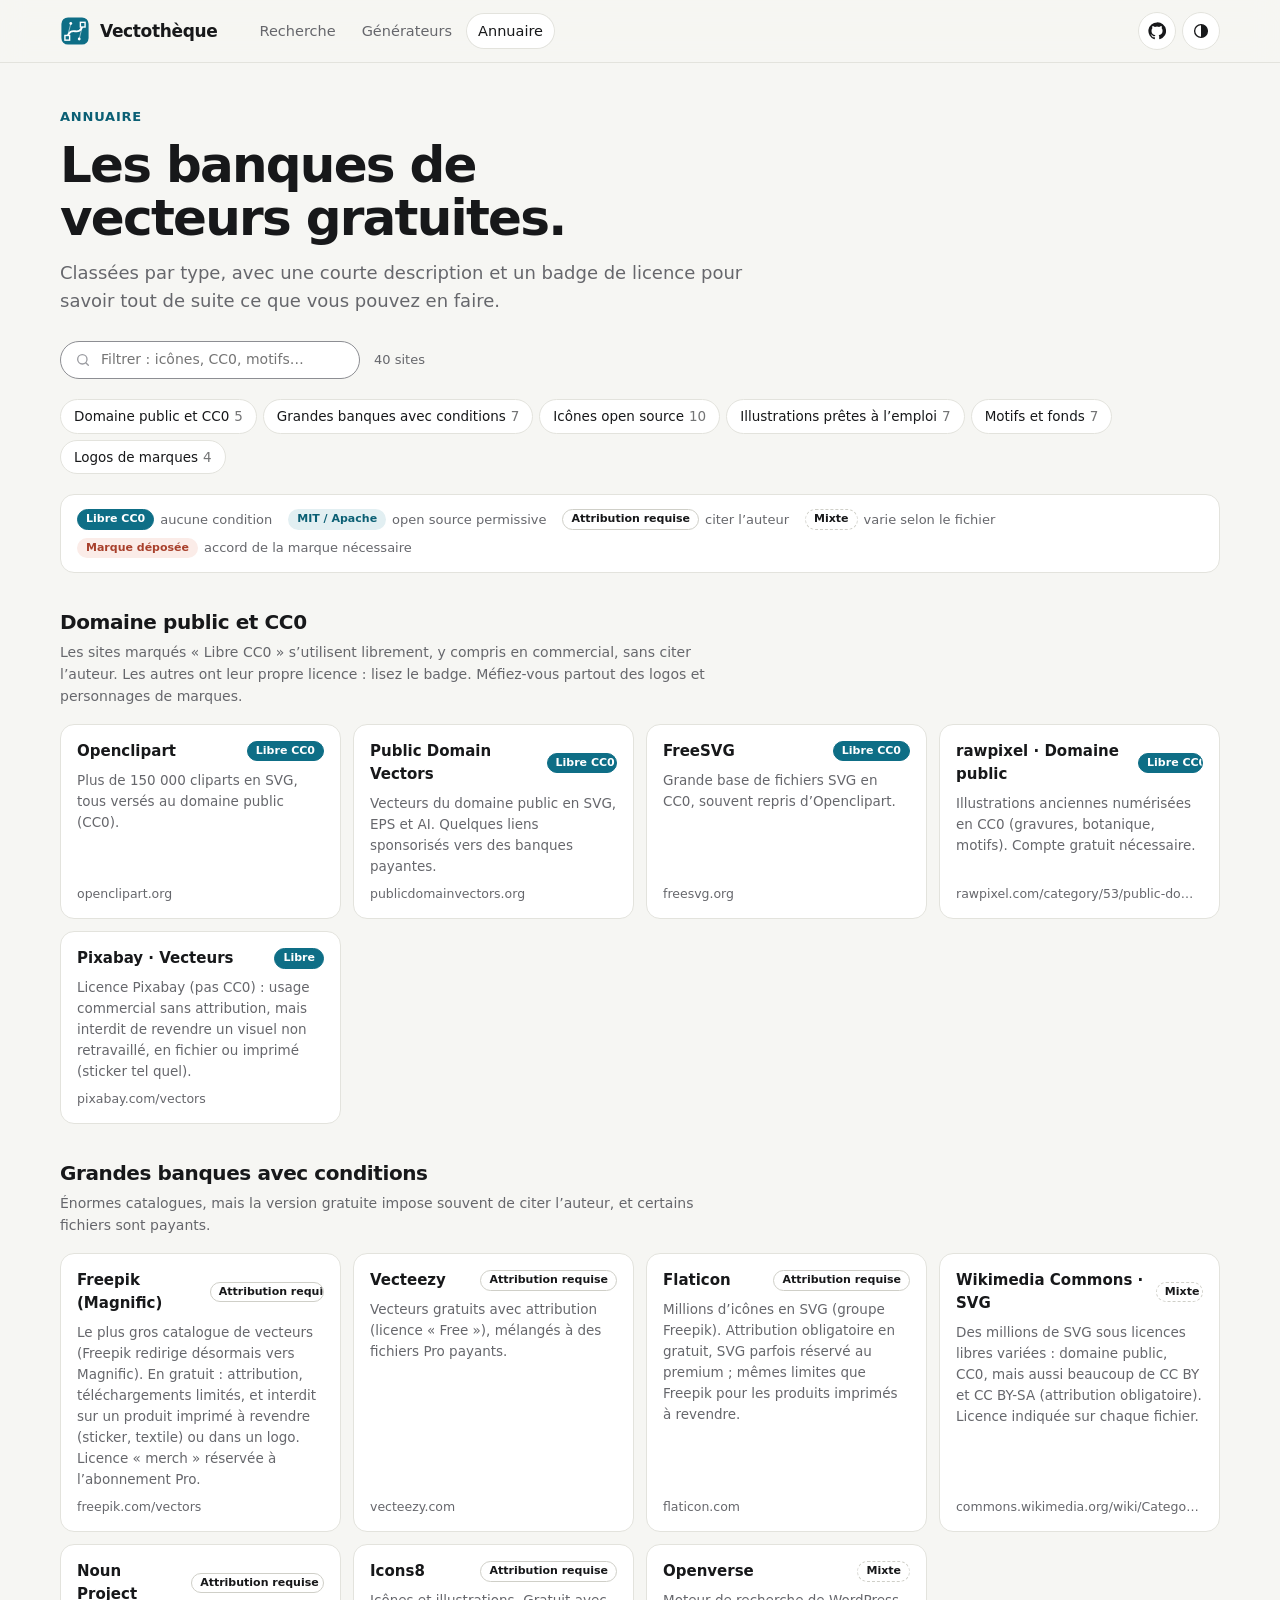
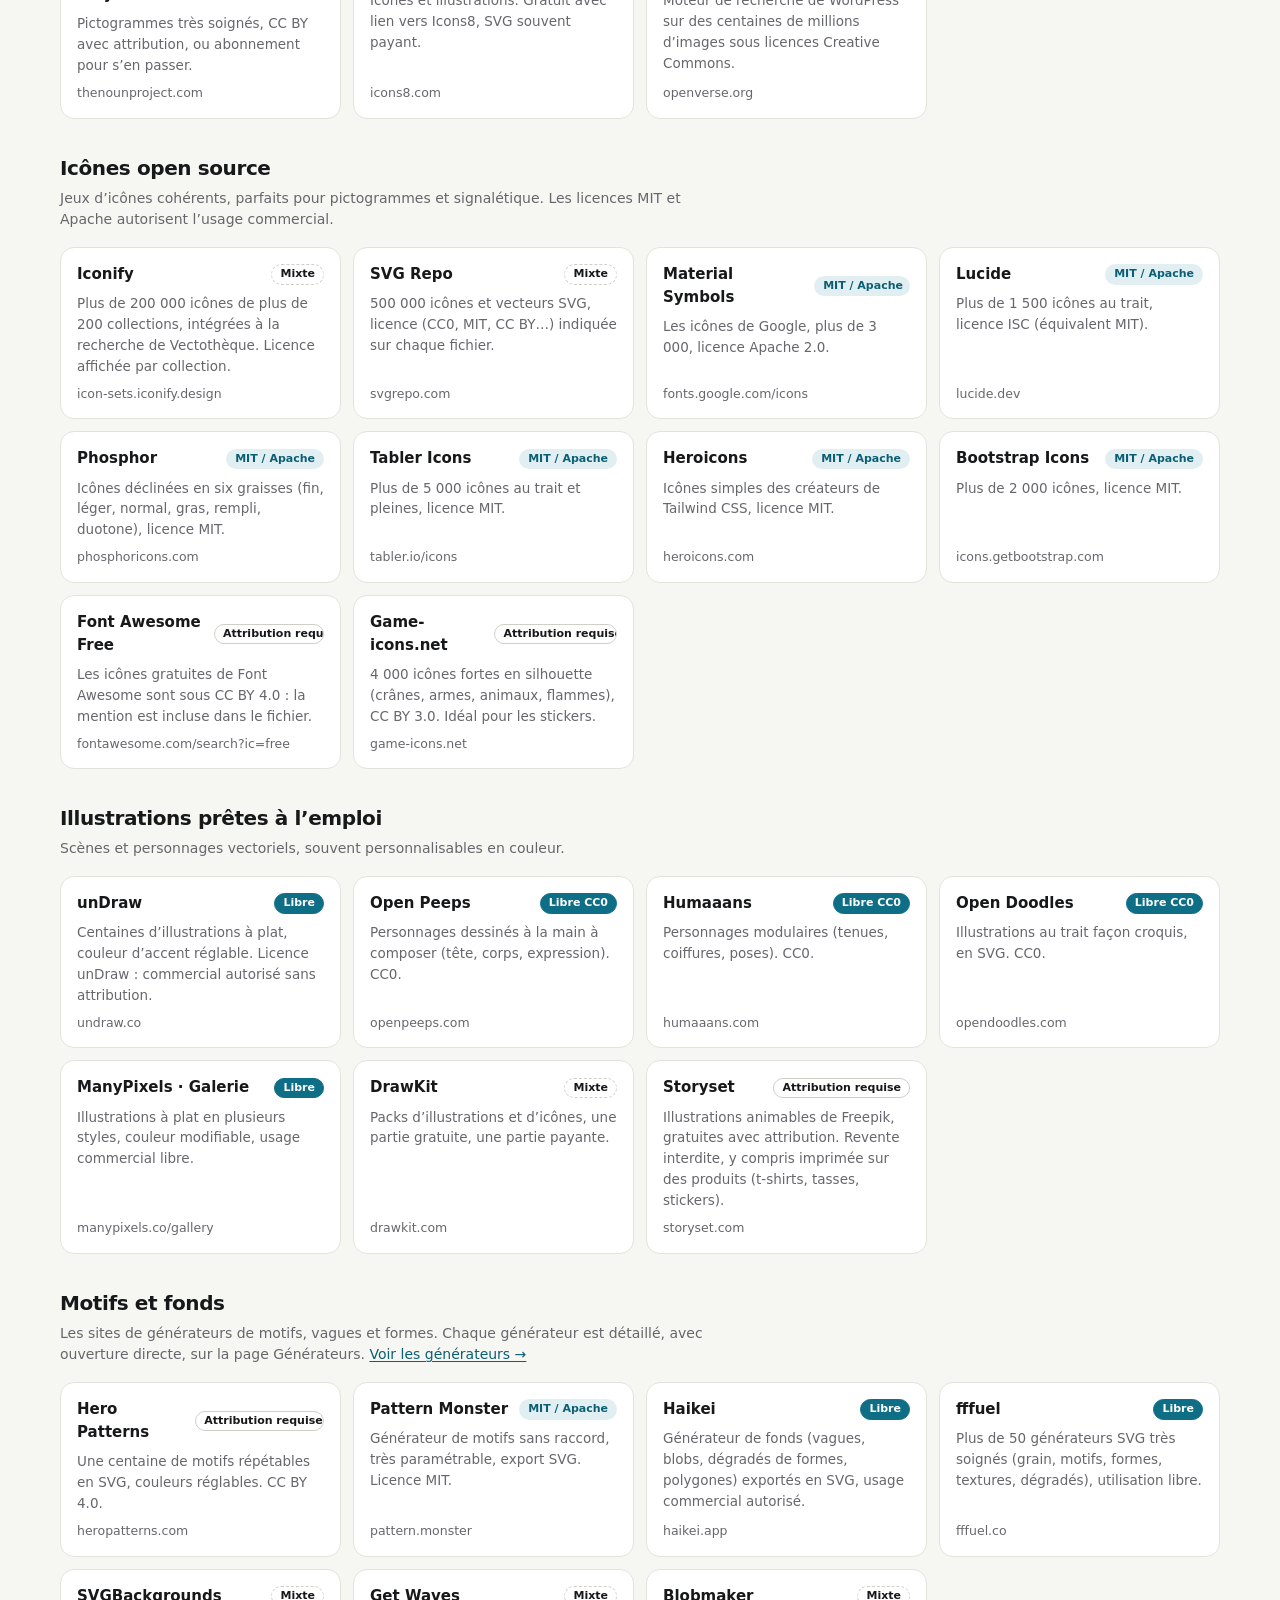
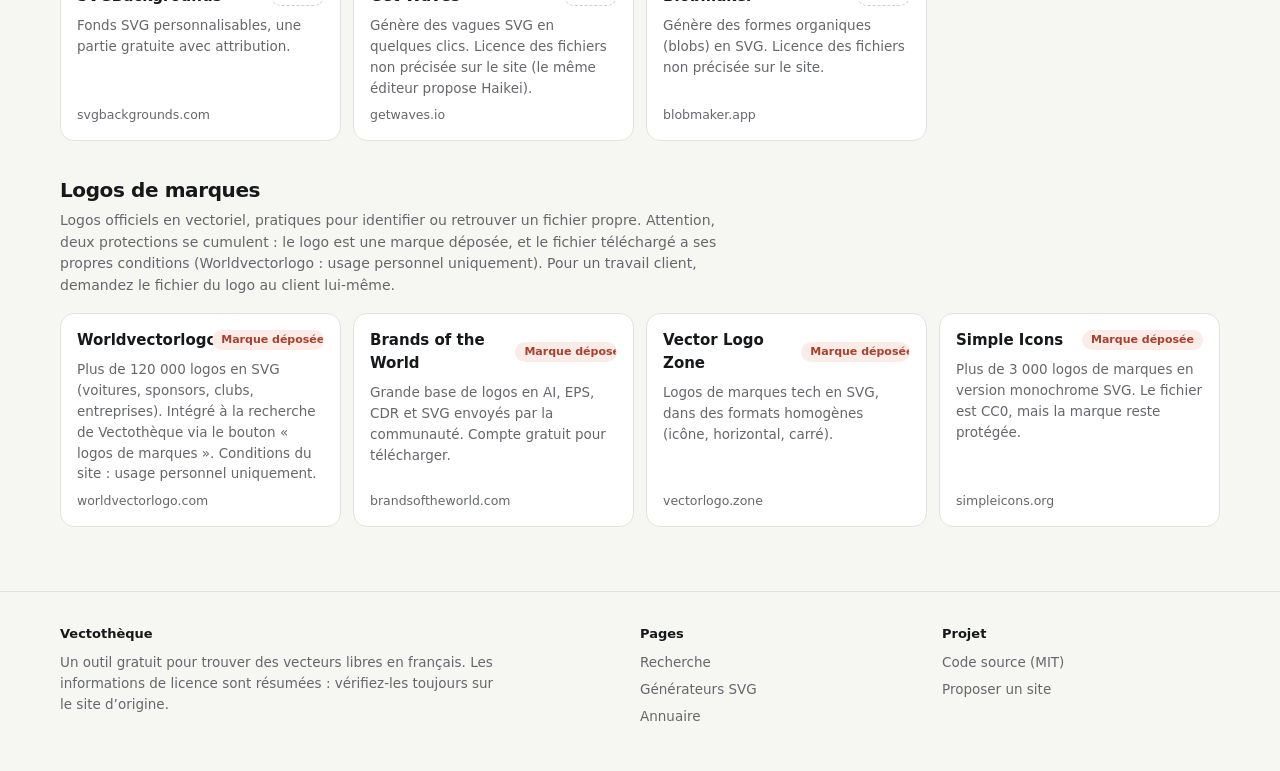
==== annuaire.html @ 348859d7 "Vectothèque : recherche de vecteurs, générateurs SVG et annuaire - Recherche en français (Iconify, W" ====
<!doctype html>
<html lang="fr">
<head>
<meta charset="utf-8">
<meta name="viewport" content="width=device-width, initial-scale=1">
<title>Annuaire des banques de vecteurs gratuites · Vectothèque</title>
<meta name="description" content="Les banques gratuites de fichiers vectoriels (SVG, AI, EPS) classées par type, avec leur licence : domaine public, icônes open source, illustrations, motifs, logos.">
<meta property="og:title" content="Annuaire des banques de vecteurs gratuites · Vectothèque">
<meta property="og:type" content="website">
<meta name="theme-color" content="#0e6e86">
<link rel="icon" href="assets/img/logo.svg" type="image/svg+xml">
<link rel="icon" href="favicon.ico" sizes="any">
<link rel="stylesheet" href="assets/css/style.css">
<script>try{var t=localStorage.getItem("vt-theme");if(t&&t!=="auto")document.documentElement.setAttribute("data-theme",t)}catch(e){}</script>
</head>
<body>

<header class="site-header">
  <div class="wrap">
    <a class="brand" href="index.html"><img src="assets/img/logo.svg" alt="">Vectothèque</a>
    <nav class="nav" aria-label="Pages">
      <a href="index.html">Recherche</a>
      <a href="generateurs.html">Générateurs</a>
      <a href="annuaire.html" aria-current="page">Annuaire</a>
    </nav>
    <div class="header-actions">
      <a class="icon-btn" href="https://github.com/egstar38-afk/vectotheque" target="_blank" rel="noopener" title="Code source sur GitHub" aria-label="Code source sur GitHub">
        <svg viewBox="0 0 24 24" fill="currentColor"><path d="M12 .5a11.5 11.5 0 0 0-3.64 22.41c.58.1.79-.25.79-.56v-2c-3.2.7-3.88-1.37-3.88-1.37-.52-1.33-1.28-1.69-1.28-1.69-1.05-.71.08-.7.08-.7 1.16.08 1.77 1.19 1.77 1.19 1.03 1.77 2.7 1.26 3.36.96.1-.75.4-1.26.73-1.55-2.55-.29-5.24-1.28-5.24-5.68 0-1.26.45-2.28 1.19-3.09-.12-.29-.52-1.46.11-3.05 0 0 .97-.31 3.17 1.18a11 11 0 0 1 5.77 0c2.2-1.49 3.17-1.18 3.17-1.18.63 1.59.23 2.76.11 3.05.74.81 1.19 1.83 1.19 3.09 0 4.41-2.69 5.38-5.26 5.67.41.36.78 1.06.78 2.14v3.17c0 .31.21.67.8.56A11.5 11.5 0 0 0 12 .5z"/></svg>
      </a>
      <button class="icon-btn" id="themeBtn" type="button"></button>
    </div>
  </div>
</header>

<main class="wrap">

  <section class="hero compact" aria-labelledby="h1">
    <p class="eyebrow">Annuaire</p>
    <h1 id="h1">Les banques de vecteurs gratuites.</h1>
    <p class="lead">Classées par type, avec une courte description et un badge de licence pour savoir tout de suite ce que vous pouvez en faire.</p>

    <div class="gen-toolbar">
      <label class="gen-search">
        <svg viewBox="0 0 24 24" fill="none" stroke="currentColor" stroke-width="2" stroke-linecap="round"><circle cx="11" cy="11" r="7"/><path d="m20 20-3.5-3.5"/></svg>
        <span class="sr">Filtrer l’annuaire</span>
        <input id="dirFilter" type="search" placeholder="Filtrer : icônes, CC0, motifs…" autocomplete="off">
      </label>
      <span class="note" id="dirCount"></span>
    </div>
    <div class="dir-nav chips" id="dirNav"></div>
  </section>

  <div class="legend panel">
    <span class="lg"><span class="badge libre">Libre CC0</span> aucune condition</span>
    <span class="lg"><span class="badge oss">MIT / Apache</span> open source permissive</span>
    <span class="lg"><span class="badge attrib">Attribution requise</span> citer l’auteur</span>
    <span class="lg"><span class="badge mixte">Mixte</span> varie selon le fichier</span>
    <span class="lg"><span class="badge tm">Marque déposée</span> accord de la marque nécessaire</span>
  </div>

  <div id="directory"></div>

</main>

<footer class="site-footer">
  <div class="wrap cols">
    <div>
      <h3>Vectothèque</h3>
      <p>Un outil gratuit pour trouver des vecteurs libres en français. Les informations de licence sont résumées : vérifiez-les toujours sur le site d’origine.</p>
    </div>
    <div>
      <h3>Pages</h3>
      <ul><li><a href="index.html">Recherche</a></li><li><a href="generateurs.html">Générateurs SVG</a></li><li><a href="annuaire.html">Annuaire</a></li></ul>
    </div>
    <div>
      <h3>Projet</h3>
      <ul>
        <li><a href="https://github.com/egstar38-afk/vectotheque" target="_blank" rel="noopener">Code source (MIT)</a></li>
        <li><a href="https://github.com/egstar38-afk/vectotheque/issues" target="_blank" rel="noopener">Proposer un site</a></li>
      </ul>
    </div>
  </div>
</footer>

<script src="assets/js/core.js"></script>
<script src="assets/js/annuaire.js"></script>
</body>
</html>
---- assets/css/style.css ----
/* Vectothèque — feuille de style commune */

:root {
  --bg: #f6f6f3;
  --bg-2: #efefea;
  --surface: #ffffff;
  --surface-2: #f3f3ef;
  --text: #17181a;
  --muted: #66676c;
  --faint: #9a9ba0;
  --border: #e3e3dd;
  --border-strong: #cfcfc8;
  --accent: #0e6e86;
  --accent-hover: #0b5a6e;
  --accent-ink: #ffffff;
  --accent-soft: #e2eff2;
  --accent-text: #0b5f74;
  --warn: #a8402c;
  --warn-soft: #fbece8;
  --artboard: #ffffff;
  --artboard-border: #e7e7e2;
  --shadow: 0 1px 2px rgba(20, 20, 18, 0.04), 0 4px 16px rgba(20, 20, 18, 0.05);
  --shadow-lg: 0 2px 6px rgba(20, 20, 18, 0.06), 0 18px 48px rgba(20, 20, 18, 0.12);
  --radius: 14px;
  --radius-sm: 9px;
  --font: "Inter", system-ui, -apple-system, "Segoe UI", Roboto, "Helvetica Neue", Arial, sans-serif;
  color-scheme: light;
}
@media (prefers-color-scheme: dark) {
  :root:not([data-theme="light"]) {
    --bg: #121413;
    --bg-2: #181b1a;
    --surface: #1a1d1c;
    --surface-2: #222624;
    --text: #ecedea;
    --muted: #a3a6a2;
    --faint: #73766f;
    --border: #2c302e;
    --border-strong: #3c413e;
    --accent: #5eb3c7;
    --accent-hover: #7cc4d5;
    --accent-ink: #0b1d22;
    --accent-soft: #1b3238;
    --accent-text: #8fd0df;
    --warn: #ec9580;
    --warn-soft: #3a2420;
    --artboard: #ffffff;
    --artboard-border: #2f3331;
    --shadow: 0 1px 2px rgba(0, 0, 0, 0.3), 0 4px 16px rgba(0, 0, 0, 0.25);
    --shadow-lg: 0 2px 6px rgba(0, 0, 0, 0.4), 0 18px 48px rgba(0, 0, 0, 0.5);
    color-scheme: dark;
  }
}
:root[data-theme="dark"] {
  --bg: #121413;
  --bg-2: #181b1a;
  --surface: #1a1d1c;
  --surface-2: #222624;
  --text: #ecedea;
  --muted: #a3a6a2;
  --faint: #73766f;
  --border: #2c302e;
  --border-strong: #3c413e;
  --accent: #5eb3c7;
  --accent-hover: #7cc4d5;
  --accent-ink: #0b1d22;
  --accent-soft: #1b3238;
  --accent-text: #8fd0df;
  --warn: #ec9580;
  --warn-soft: #3a2420;
  --artboard: #ffffff;
  --artboard-border: #2f3331;
  --shadow: 0 1px 2px rgba(0, 0, 0, 0.3), 0 4px 16px rgba(0, 0, 0, 0.25);
  --shadow-lg: 0 2px 6px rgba(0, 0, 0, 0.4), 0 18px 48px rgba(0, 0, 0, 0.5);
  color-scheme: dark;
}

* { box-sizing: border-box; }
html { -webkit-text-size-adjust: 100%; scroll-padding-top: 76px; }
body {
  margin: 0;
  background: var(--bg);
  color: var(--text);
  font: 15px/1.55 var(--font);
  font-feature-settings: "cv11", "ss01";
  -webkit-font-smoothing: antialiased;
}
a { color: var(--accent-text); text-underline-offset: 2px; }
img, svg { display: block; }
button, input, select, textarea { font: inherit; color: inherit; }
:focus-visible { outline: 2px solid var(--accent); outline-offset: 2px; border-radius: 6px; }
.wrap { max-width: 1200px; margin: 0 auto; padding: 0 20px; }
.sr { position: absolute; width: 1px; height: 1px; overflow: hidden; clip: rect(0 0 0 0); white-space: nowrap; }
[hidden] { display: none !important; }

/* ---------- En-tête ---------- */
.site-header {
  position: sticky; top: 0; z-index: 20;
  background: color-mix(in srgb, var(--bg) 86%, transparent);
  backdrop-filter: saturate(1.4) blur(12px);
  -webkit-backdrop-filter: saturate(1.4) blur(12px);
  border-bottom: 1px solid var(--border);
}
.site-header .wrap { display: flex; align-items: center; gap: 18px; height: 62px; }
.brand { display: flex; align-items: center; gap: 10px; text-decoration: none; color: var(--text); font-weight: 700; font-size: 17px; letter-spacing: -0.02em; white-space: nowrap; }
.brand img { width: 30px; height: 30px; }
.nav { display: flex; gap: 2px; margin-left: 12px; }
.nav a {
  text-decoration: none; color: var(--muted); font-weight: 500; font-size: 14.5px;
  padding: 7px 12px; border-radius: 999px; white-space: nowrap;
}
.nav a:hover { color: var(--text); background: var(--bg-2); }
.nav a[aria-current="page"] { color: var(--text); background: var(--surface); box-shadow: inset 0 0 0 1px var(--border); }
.header-actions { margin-left: auto; display: flex; gap: 6px; align-items: center; }
.icon-btn {
  width: 38px; height: 38px; display: inline-grid; place-items: center;
  border-radius: 999px; border: 1px solid var(--border); background: var(--surface); color: var(--text);
  cursor: pointer; text-decoration: none;
}
.icon-btn:hover { border-color: var(--border-strong); }
.icon-btn svg { width: 18px; height: 18px; }

/* ---------- Hero ---------- */
.hero { padding: 56px 0 28px; }
.hero.compact { padding: 44px 0 20px; }
.eyebrow { font-size: 13px; font-weight: 600; letter-spacing: 0.06em; text-transform: uppercase; color: var(--accent-text); margin: 0 0 12px; }
.hero h1 { font-size: clamp(30px, 4.6vw, 50px); line-height: 1.06; letter-spacing: -0.035em; margin: 0 0 14px; font-weight: 750; max-width: 18ch; }
.hero .lead { font-size: clamp(16px, 1.6vw, 18px); color: var(--muted); max-width: 60ch; margin: 0; }

/* ---------- Recherche ---------- */
.searchbox {
  margin-top: 28px; display: flex; align-items: center; gap: 8px;
  background: var(--surface); border: 1px solid var(--border); border-radius: 18px;
  padding: 7px 7px 7px 18px; box-shadow: var(--shadow); max-width: 760px;
}
.searchbox:focus-within { border-color: var(--accent); box-shadow: var(--shadow), 0 0 0 4px var(--accent-soft); }
.searchbox svg { width: 20px; height: 20px; color: var(--faint); flex: none; }
.searchbox input { flex: 1; min-width: 0; border: 0; outline: 0; background: transparent; font-size: 18px; padding: 10px 4px; }
.btn {
  display: inline-flex; align-items: center; justify-content: center; gap: 8px;
  border: 1px solid var(--accent); background: var(--accent); color: var(--accent-ink);
  border-radius: 12px; padding: 11px 20px; font-weight: 600; cursor: pointer; text-decoration: none; white-space: nowrap;
}
.btn:hover { background: var(--accent-hover); border-color: var(--accent-hover); }
.btn.ghost { background: var(--surface); color: var(--text); border-color: var(--border); }
.btn.ghost:hover { border-color: var(--border-strong); background: var(--surface); }
.btn.small { padding: 7px 13px; font-size: 13.5px; border-radius: 10px; }
.btn svg { width: 16px; height: 16px; }

.suggest { display: flex; flex-wrap: wrap; gap: 6px; align-items: center; margin-top: 14px; font-size: 13.5px; color: var(--muted); }
.suggest button {
  border: 1px solid var(--border); background: transparent; border-radius: 999px; padding: 4px 11px; cursor: pointer; color: var(--text);
}
.suggest button:hover { border-color: var(--accent); color: var(--accent-text); }

.term-row { display: flex; align-items: center; gap: 8px; flex-wrap: wrap; margin-top: 16px; font-size: 14px; color: var(--muted); }
.term-input {
  background: var(--surface); border: 1px solid var(--border); border-radius: 9px; padding: 6px 10px; width: 14em; max-width: 100%;
}
.term-input:focus { outline: 2px solid var(--accent); outline-offset: -1px; border-color: transparent; }
.note { font-size: 13px; color: var(--faint); }

.panel {
  background: var(--surface); border: 1px solid var(--border); border-radius: var(--radius); padding: 14px 16px;
}
.toolbar { display: flex; gap: 10px 18px; flex-wrap: wrap; align-items: center; margin-top: 24px; }
.chips { display: flex; gap: 6px; flex-wrap: wrap; }
.chip {
  border: 1px solid var(--border); background: var(--surface); color: var(--text);
  border-radius: 999px; padding: 6px 13px; font-size: 13.5px; cursor: pointer; white-space: nowrap;
}
.chip:hover { border-color: var(--border-strong); }
.chip[aria-pressed="true"] { background: var(--text); border-color: var(--text); color: var(--bg); }
.chip .n { opacity: 0.6; margin-left: 5px; font-variant-numeric: tabular-nums; }
.field-label { font-size: 13.5px; color: var(--muted); display: inline-flex; align-items: center; gap: 8px; max-width: 100%; min-width: 0; }
.select {
  background: var(--surface); border: 1px solid var(--border); border-radius: 9px; padding: 6px 30px 6px 10px; font-size: 13.5px;
  appearance: none; -webkit-appearance: none; min-width: 0; flex: 1 1 auto; max-width: 100%;
  background-image: url("data:image/svg+xml,%3Csvg xmlns='http://www.w3.org/2000/svg' viewBox='0 0 20 20' fill='%2399999f'%3E%3Cpath d='M5.5 7.5 10 12l4.5-4.5'/%3E%3C/svg%3E");
  background-repeat: no-repeat; background-position: right 8px center; background-size: 16px;
}
.check { display: inline-flex; gap: 8px; align-items: center; font-size: 13.5px; color: var(--muted); cursor: pointer; }
.check input { accent-color: var(--accent); width: 16px; height: 16px; }

.logos-row { display: flex; gap: 8px 14px; flex-wrap: wrap; align-items: center; margin-top: 14px; }
.keybox { font-size: 13.5px; color: var(--muted); }
.keybox summary { cursor: pointer; width: max-content; }
.keybox .inner { display: flex; gap: 8px 12px; flex-wrap: wrap; align-items: center; margin-top: 10px; }

.notice {
  display: flex; gap: 10px; align-items: flex-start; font-size: 13.5px; color: var(--muted);
  margin-top: 18px; padding: 10px 14px; border-radius: 12px; background: var(--bg-2);
}
.notice svg { width: 18px; height: 18px; flex: none; margin-top: 1px; color: var(--faint); }
.status { font-size: 13.5px; color: var(--muted); margin: 14px 0 0; min-height: 1.5em; }
.status .err { color: var(--warn); }

/* ---------- Grille de résultats ---------- */
.grid { display: grid; gap: 14px; margin-top: 16px; grid-template-columns: repeat(auto-fill, minmax(178px, 1fr)); }
.card {
  background: var(--surface); border: 1px solid var(--border); border-radius: var(--radius);
  display: flex; flex-direction: column; overflow: hidden; transition: box-shadow 0.15s, border-color 0.15s, transform 0.15s;
}
.card:hover { box-shadow: var(--shadow); border-color: var(--border-strong); }
.artboard { position: relative; overflow: hidden; background: var(--artboard); border-bottom: 1px solid var(--artboard-border); aspect-ratio: 1 / 1; }
.artboard img { position: absolute; inset: 20%; width: 60%; height: 60%; object-fit: contain; }
.artboard.photo img { inset: 8%; width: 84%; height: 84%; }
.card-body { padding: 11px 12px 4px; display: flex; flex-direction: column; gap: 3px; flex: 1; min-width: 0; }
.card-title { font-size: 14px; font-weight: 600; line-height: 1.3; overflow: hidden; text-overflow: ellipsis; white-space: nowrap; }
.card-title:first-letter { text-transform: uppercase; }
.card-meta { font-size: 12px; color: var(--muted); overflow: hidden; text-overflow: ellipsis; white-space: nowrap; }
.badges { display: flex; gap: 4px; flex-wrap: wrap; margin-top: 5px; }
.badge {
  display: inline-flex; align-items: center; font-size: 11px; line-height: 1.5; font-weight: 600;
  padding: 1px 8px; border-radius: 999px; border: 1px solid var(--border); color: var(--muted); background: transparent;
  text-decoration: none; max-width: 100%; overflow: hidden; text-overflow: ellipsis; white-space: nowrap;
}
a.badge:hover { border-color: var(--accent); }
.badge.libre { background: var(--accent); border-color: var(--accent); color: var(--accent-ink); }
.badge.oss { background: var(--accent-soft); border-color: transparent; color: var(--accent-text); }
.badge.attrib { color: var(--text); border-color: var(--border-strong); }
.badge.mixte { border-style: dashed; color: var(--text); border-color: var(--border-strong); }
.badge.nc, .badge.tm { background: var(--warn-soft); border-color: transparent; color: var(--warn); }
.badge.plain { color: var(--muted); }
.card-actions { display: grid; grid-template-columns: 1fr 1fr; gap: 6px; padding: 8px 12px 12px; }
.act {
  font-size: 12.5px; cursor: pointer; text-decoration: none; text-align: center;
  border: 1px solid var(--border); background: var(--surface); color: var(--text);
  border-radius: 8px; padding: 6px 8px; white-space: nowrap; overflow: hidden; text-overflow: ellipsis;
}
.act:hover { border-color: var(--accent); color: var(--accent-text); }
.act.primary { grid-column: 1 / -1; background: var(--accent-soft); border-color: transparent; color: var(--accent-text); font-weight: 600; }
.act.primary:hover { border-color: var(--accent); }
.act.wide { grid-column: 1 / -1; }
.act[disabled] { opacity: 0.6; cursor: progress; }

.skeleton .artboard { background: var(--surface-2); }
.skeleton .bar { height: 10px; border-radius: 6px; background: var(--surface-2); margin: 6px 0; }
.skeleton .bar.short { width: 60%; }
@media (prefers-reduced-motion: no-preference) {
  .skeleton .artboard, .skeleton .bar { animation: pulse 1.4s ease-in-out infinite; }
  @keyframes pulse { 50% { opacity: 0.55; } }
}

.more-row { display: flex; justify-content: center; margin: 24px 0 4px; }
.empty { grid-column: 1 / -1; padding: 40px 0; text-align: center; color: var(--muted); }

/* ---------- Sections ---------- */
.section { padding: 44px 0 8px; }
.section-head { display: flex; align-items: baseline; justify-content: space-between; gap: 16px; flex-wrap: wrap; margin-bottom: 16px; }
.section-head h2 { font-size: 22px; letter-spacing: -0.02em; margin: 0; font-weight: 700; }
.section-head p { margin: 0; color: var(--muted); font-size: 14.5px; }
.elsewhere { display: flex; gap: 8px; flex-wrap: wrap; }
.elsewhere a {
  display: inline-flex; align-items: center; gap: 6px; font-size: 13.5px; text-decoration: none; color: var(--text);
  border: 1px solid var(--border); background: var(--surface); border-radius: 999px; padding: 7px 14px;
}
.elsewhere a:hover { border-color: var(--accent); color: var(--accent-text); }
.elsewhere a svg { width: 13px; height: 13px; opacity: 0.5; }

/* ---------- Tuiles de navigation (accueil) ---------- */
.tiles { display: grid; gap: 14px; grid-template-columns: repeat(auto-fit, minmax(280px, 1fr)); }
.tile {
  display: flex; gap: 16px; align-items: center; padding: 18px; text-decoration: none; color: var(--text);
  background: var(--surface); border: 1px solid var(--border); border-radius: var(--radius);
}
.tile:hover { border-color: var(--border-strong); box-shadow: var(--shadow); }
.tile .art { width: 76px; height: 76px; flex: none; border-radius: 12px; overflow: hidden; background: var(--accent-soft); }
.tile .art svg { width: 100%; height: 100%; }
.tile h3 { margin: 0 0 4px; font-size: 16px; }
.tile p { margin: 0; color: var(--muted); font-size: 13.5px; }

/* ---------- Annuaire ---------- */
.legend { display: flex; gap: 8px 16px; flex-wrap: wrap; font-size: 13px; color: var(--muted); align-items: center; }
.legend .lg { display: inline-flex; gap: 6px; align-items: center; white-space: nowrap; }
.dir-nav { display: flex; gap: 6px; flex-wrap: wrap; margin-top: 20px; }
.cat { padding-top: 34px; }
.cat h2 { font-size: 20px; letter-spacing: -0.02em; margin: 0 0 4px; }
.cat > p { color: var(--muted); font-size: 14px; margin: 0 0 16px; max-width: 75ch; }
.sites { display: grid; gap: 12px; grid-template-columns: repeat(auto-fill, minmax(270px, 1fr)); }
.site {
  background: var(--surface); border: 1px solid var(--border); border-radius: var(--radius);
  padding: 15px 16px; display: flex; flex-direction: column; gap: 7px; text-decoration: none; color: var(--text);
}
.site:hover { border-color: var(--border-strong); box-shadow: var(--shadow); }
.site-head { display: flex; justify-content: space-between; align-items: center; gap: 8px; }
.site-name { font-weight: 650; display: flex; align-items: center; gap: 8px; min-width: 0; }
.site-name img { width: 18px; height: 18px; border-radius: 4px; flex: none; }
.site-desc { font-size: 13.5px; color: var(--muted); }
.site-url { font-size: 12.5px; color: var(--faint); margin-top: auto; overflow: hidden; text-overflow: ellipsis; white-space: nowrap; }

/* ---------- Générateurs ---------- */
.gen-toolbar { display: flex; gap: 10px 14px; flex-wrap: wrap; align-items: center; margin-top: 26px; }
.gen-search {
  display: flex; align-items: center; gap: 8px; background: var(--surface); border: 1px solid var(--border);
  border-radius: 999px; padding: 6px 14px; min-width: 220px; flex: 0 1 300px;
}
.gen-search:focus-within { border-color: var(--accent); }
.gen-search svg { width: 16px; height: 16px; color: var(--faint); flex: none; }
.gen-search input { border: 0; outline: 0; background: transparent; flex: 1; min-width: 0; font-size: 14px; }
.gen-grid { display: grid; gap: 16px; grid-template-columns: repeat(auto-fill, minmax(250px, 1fr)); margin-top: 18px; }
.gen {
  background: var(--surface); border: 1px solid var(--border); border-radius: var(--radius);
  overflow: hidden; display: flex; flex-direction: column; transition: box-shadow 0.15s, border-color 0.15s;
}
.gen:hover { box-shadow: var(--shadow); border-color: var(--border-strong); }
.gen-art { aspect-ratio: 16 / 9; background: var(--accent-soft); overflow: hidden; position: relative; }
.gen-art svg { width: 100%; height: 100%; }
.gen-art .star {
  position: absolute; top: 10px; left: 10px; font-size: 11px; font-weight: 700; letter-spacing: 0.02em;
  background: rgba(255, 255, 255, 0.92); color: #17181a; border-radius: 999px; padding: 3px 9px;
}
.gen-body { padding: 13px 15px 6px; display: flex; flex-direction: column; gap: 5px; flex: 1; }
.gen-name { font-weight: 650; font-size: 15.5px; display: flex; align-items: baseline; gap: 8px; }
.gen-site { font-size: 12.5px; color: var(--faint); font-weight: 500; }
.gen-desc { font-size: 13.5px; color: var(--muted); }
.gen-wrap { font-size: 12.5px; color: var(--accent-text); }
.gen-actions { display: flex; gap: 6px; padding: 8px 15px 15px; }
.gen-actions .act { flex: 1; }
.gen-actions .act.primary { flex: 1.3; }

.workspace {
  border: 0; padding: 0; width: min(1400px, 100vw - 24px); height: calc(100vh - 24px); max-width: none; max-height: none;
  border-radius: 16px; background: var(--surface); color: var(--text); box-shadow: var(--shadow-lg); overflow: hidden;
}
.workspace::backdrop { background: rgba(10, 12, 12, 0.55); backdrop-filter: blur(3px); }
.workspace[open] { display: flex; flex-direction: column; }
.ws-bar { display: flex; align-items: center; gap: 10px; padding: 10px 12px 10px 18px; border-bottom: 1px solid var(--border); }
.ws-title { font-weight: 650; overflow: hidden; text-overflow: ellipsis; white-space: nowrap; }
.ws-title span { font-weight: 400; color: var(--muted); margin-left: 6px; }
.ws-bar .spacer { flex: 1; }
.ws-frame { flex: 1; width: 100%; border: 0; background: #fff; }
.ws-hint { font-size: 12.5px; color: var(--muted); padding: 8px 18px; border-top: 1px solid var(--border); background: var(--bg-2); }

/* ---------- Pied de page ---------- */
.site-footer { margin-top: 64px; border-top: 1px solid var(--border); padding: 32px 0 44px; font-size: 13.5px; color: var(--muted); }
.site-footer .cols { display: grid; gap: 24px; grid-template-columns: 2fr 1fr 1fr; }
.site-footer h3 { font-size: 13px; color: var(--text); margin: 0 0 8px; }
.site-footer p { margin: 0 0 8px; max-width: 52ch; }
.site-footer ul { list-style: none; margin: 0; padding: 0; display: grid; gap: 6px; }
.site-footer a { color: var(--muted); text-decoration: none; }
.site-footer a:hover { color: var(--text); text-decoration: underline; }

/* ---------- Petits écrans ---------- */
@media (max-width: 760px) {
  .site-header .wrap { height: auto; flex-wrap: wrap; padding-top: 10px; padding-bottom: 8px; gap: 8px; }
  .nav { order: 3; width: 100%; margin: 0 -8px; overflow-x: auto; }
  .site-footer .cols { grid-template-columns: 1fr 1fr; }
  .site-footer .cols > :first-child { grid-column: 1 / -1; }
}
@media (max-width: 560px) {
  .wrap { padding: 0 16px; }
  .hero { padding: 34px 0 18px; }
  .searchbox { padding-left: 14px; border-radius: 16px; }
  .searchbox input { font-size: 16px; }
  .searchbox .btn { padding: 10px 14px; }
  .grid { grid-template-columns: repeat(auto-fill, minmax(146px, 1fr)); gap: 10px; }
  .card-actions { grid-template-columns: 1fr; }
  .gen-search { flex: 1 1 100%; }
  .workspace { width: 100vw; height: 100vh; border-radius: 0; }
}

a.chip { text-decoration: none; display: inline-flex; align-items: center; }

/* Barre sous la recherche et panneau de filtres */
.under-search { display: flex; justify-content: space-between; align-items: center; gap: 12px 24px; flex-wrap: wrap; max-width: 760px; margin-top: 14px; }
.under-search .suggest, .under-search .term-row { margin-top: 0; }
.filters { padding: 14px 16px 12px; }
.filters .toolbar { margin-top: 0; }
.filters .logos-row { margin-top: 12px; padding-top: 12px; border-top: 1px solid var(--border); }
.filters-note { margin: 10px 0 0; font-size: 12.5px; color: var(--faint); }

/* Corrections d'accessibilité : textes lisibles, champs bien visibles */
:root { --input-border: #8d8e93; }
@media (prefers-color-scheme: dark) { :root:not([data-theme="light"]) { --input-border: #6c706d; } }
:root[data-theme="dark"] { --input-border: #6c706d; }
.note, .filters-note, .site-url, .gen-site { color: var(--muted); }
.term-input, .select, .gen-search { border-color: var(--input-border); }
.searchbox { border-color: var(--input-border); }
#wvlBtn { white-space: normal; text-align: center; max-width: 100%; }
h2.gen-name { margin: 0; font-size: 15.5px; letter-spacing: 0; flex-wrap: wrap; row-gap: 0; }
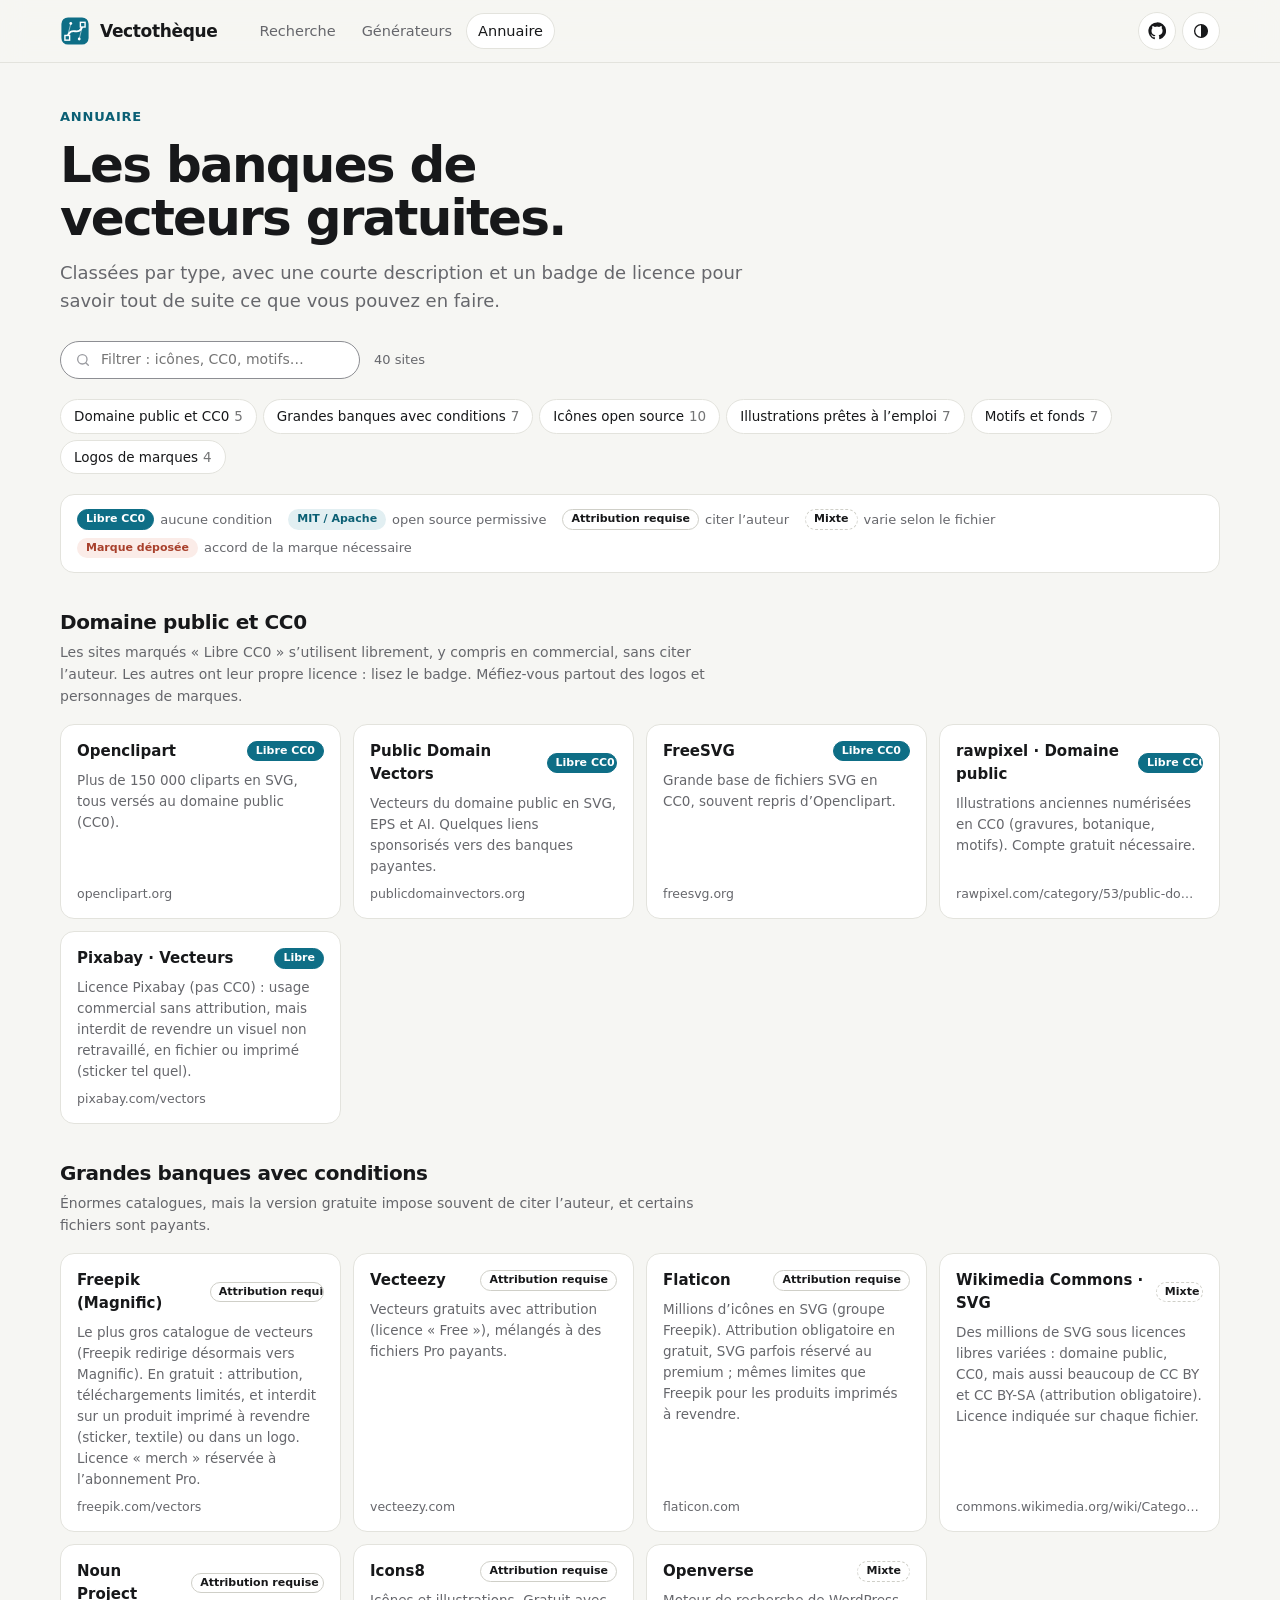
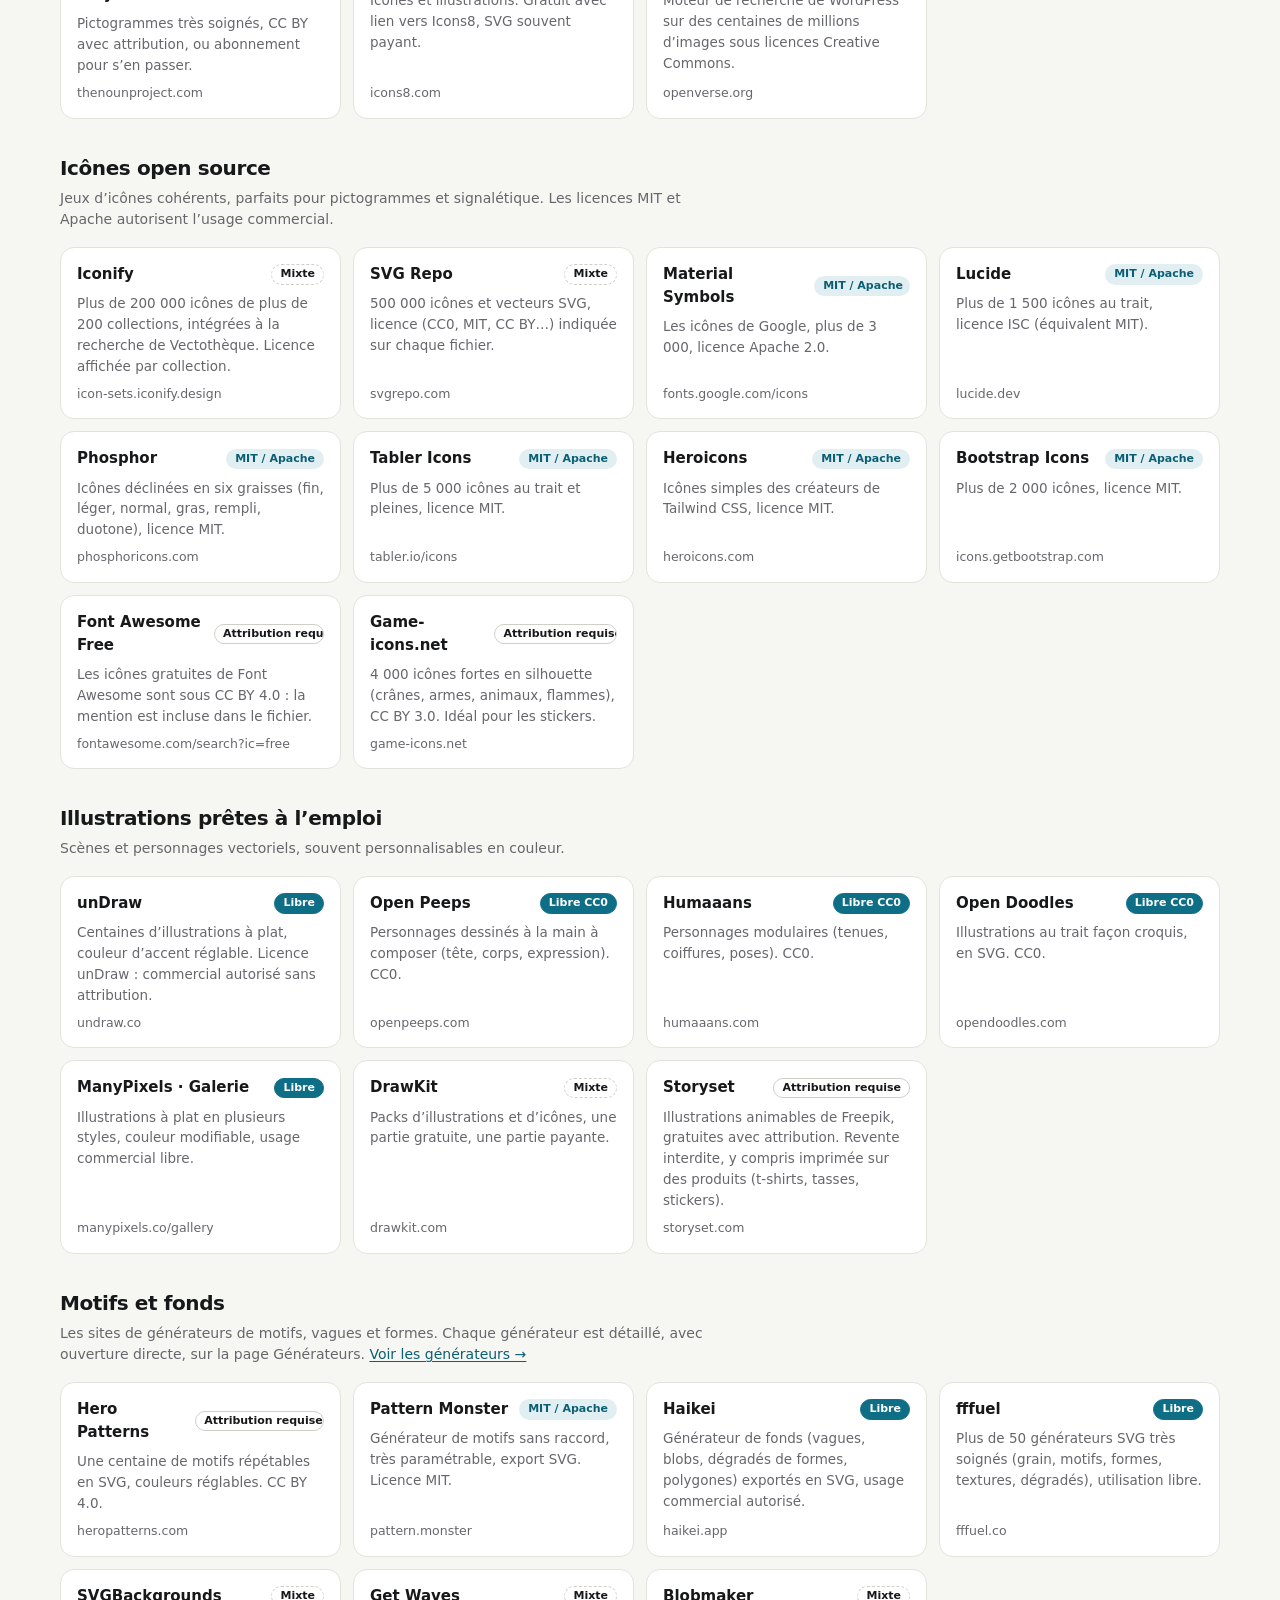
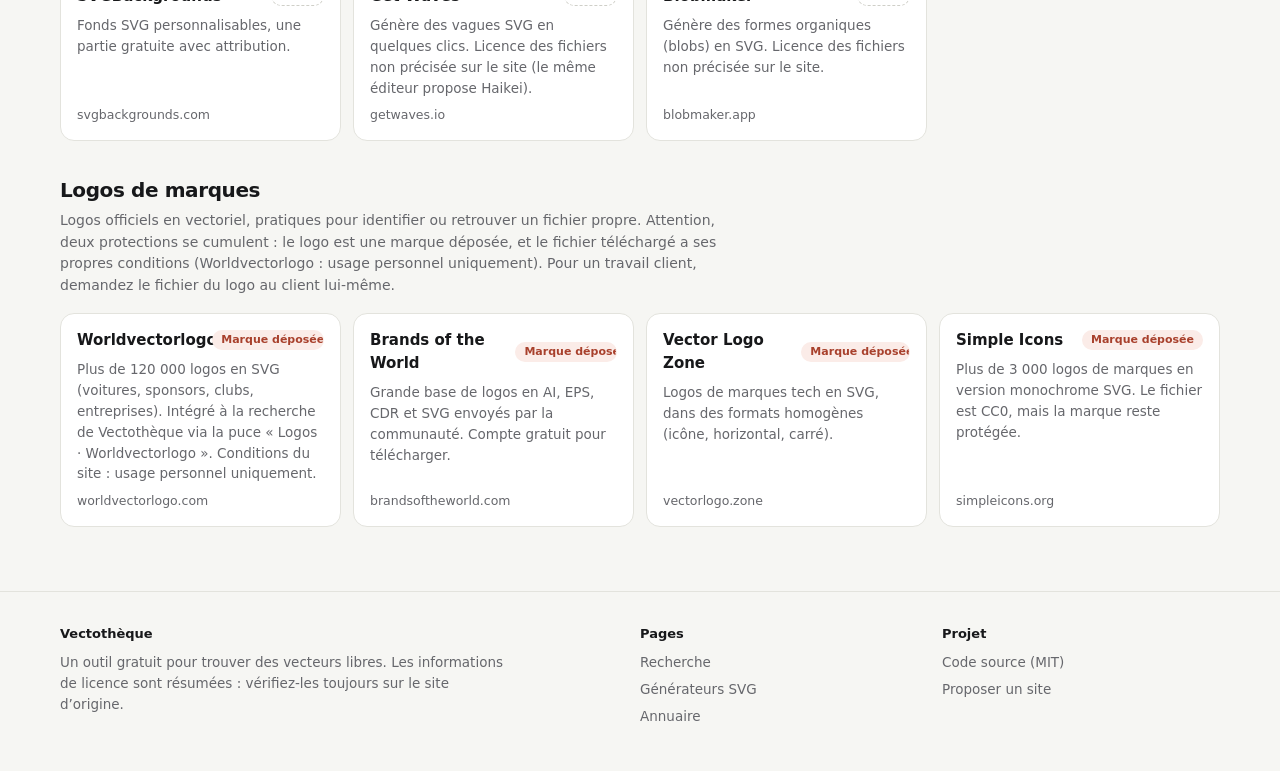
==== commit 37ee688d: "Logos Worldvectorlogo en puce de source, clé API côté serveur, nouveau titre - Relais api/logos.js :" ====
--- a/annuaire.html
+++ b/annuaire.html
@@ -66,7 +66,7 @@
   <div class="wrap cols">
     <div>
       <h3>Vectothèque</h3>
-      <p>Un outil gratuit pour trouver des vecteurs libres en français. Les informations de licence sont résumées : vérifiez-les toujours sur le site d’origine.</p>
+      <p>Un outil gratuit pour trouver des vecteurs libres. Les informations de licence sont résumées : vérifiez-les toujours sur le site d’origine.</p>
     </div>
     <div>
       <h3>Pages</h3>
